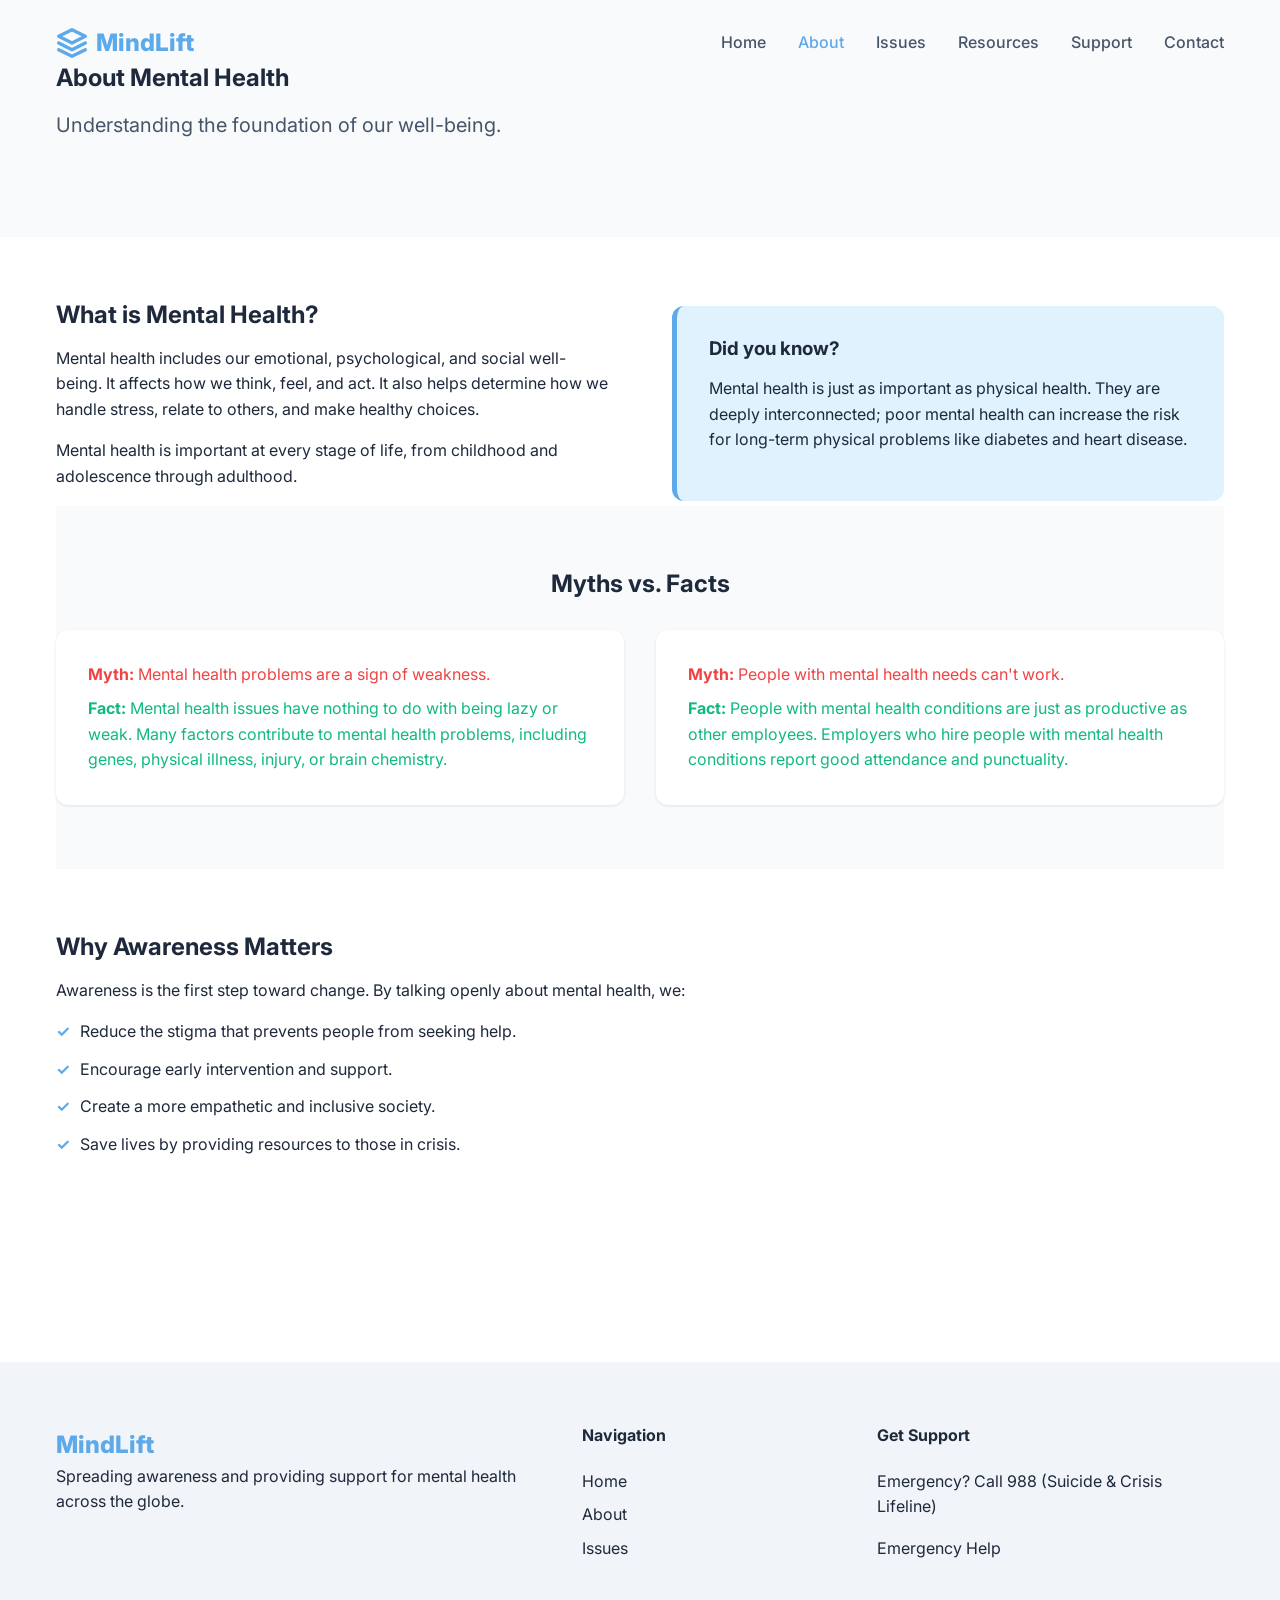
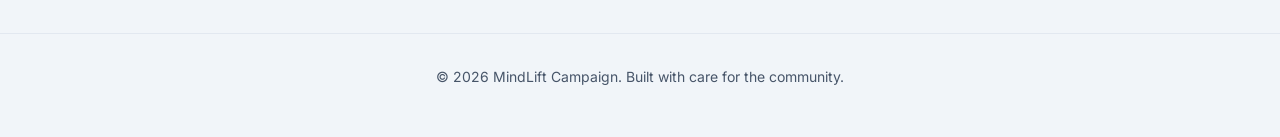
==== about.html @ 71169a30 "Add files via upload" ====
<!DOCTYPE html>
<html lang="en">

<head>
    <meta charset="UTF-8">
    <meta name="viewport" content="width=device-width, initial-scale=1.0">
    <title>About Mental Health | MindLift</title>
    <link rel="preconnect" href="https://fonts.googleapis.com">
    <link rel="preconnect" href="https://fonts.gstatic.com" crossorigin>
    <link href="https://fonts.googleapis.com/css2?family=Inter:wght@400;500;600;700;800&display=swap" rel="stylesheet">
    <link rel="stylesheet" href="css/style.css">
</head>

<body>
    <div class="nav-indicator"></div>

    <header class="header sticky">
        <div class="container nav-container">
            <a href="index.html" class="logo">
                <svg width="32" height="32" viewBox="0 0 24 24" fill="none" stroke="currentColor" stroke-width="2.5"
                    stroke-linecap="round" stroke-linejoin="round">
                    <path d="M12 2L2 7l10 5 10-5-10-5zM2 17l10 5 10-5M2 12l10 5 10-5"></path>
                </svg>
                MindLift
            </a>
            <nav>
                <ul class="nav-links">
                    <li><a href="index.html">Home</a></li>
                    <li><a href="about.html" class="active">About</a></li>
                    <li><a href="issues.html">Issues</a></li>
                    <li><a href="resources.html">Resources</a></li>
                    <li><a href="support.html">Support</a></li>
                    <li><a href="contact.html">Contact</a></li>
                </ul>
            </nav>
            <div class="burger">
                <div class="line1"></div>
                <div class="line2"></div>
                <div class="line3"></div>
            </div>
        </div>
    </header>

    <main>
        <section class="page-header section bg-surface">
            <div class="container reveal">
                <h1>About Mental Health</h1>
                <p class="lead">Understanding the foundation of our well-being.</p>
            </div>
        </section>

        <section class="about-content section">
            <div class="container">
                <div class="grid-2 reveal">
                    <div>
                        <h2>What is Mental Health?</h2>
                        <p>Mental health includes our emotional, psychological, and social well-being. It affects how we
                            think, feel, and act. It also helps determine how we handle stress, relate to others, and
                            make healthy choices.</p>
                        <p>Mental health is important at every stage of life, from childhood and adolescence through
                            adulthood.</p>
                    </div>
                    <div>
                        <div class="info-box bg-primary-light">
                            <h3>Did you know?</h3>
                            <p>Mental health is just as important as physical health. They are deeply interconnected;
                                poor mental health can increase the risk for long-term physical problems like diabetes
                                and heart disease.</p>
                        </div>
                    </div>
                </div>

                <div class="myths-facts section bg-surface reveal">
                    <h2 class="text-center">Myths vs. Facts</h2>
                    <div class="myths-grid">
                        <div class="myth-card">
                            <div class="myth"><strong>Myth:</strong> Mental health problems are a sign of weakness.
                            </div>
                            <div class="fact"><strong>Fact:</strong> Mental health issues have nothing to do with being
                                lazy or weak. Many factors contribute to mental health problems, including genes,
                                physical illness, injury, or brain chemistry.</div>
                        </div>
                        <div class="myth-card">
                            <div class="myth"><strong>Myth:</strong> People with mental health needs can't work.</div>
                            <div class="fact"><strong>Fact:</strong> People with mental health conditions are just as
                                productive as other employees. Employers who hire people with mental health conditions
                                report good attendance and punctuality.</div>
                        </div>
                    </div>
                </div>

                <div class="importance section reveal">
                    <h2>Why Awareness Matters</h2>
                    <p>Awareness is the first step toward change. By talking openly about mental health, we:</p>
                    <ul class="styled-list">
                        <li>Reduce the stigma that prevents people from seeking help.</li>
                        <li>Encourage early intervention and support.</li>
                        <li>Create a more empathetic and inclusive society.</li>
                        <li>Save lives by providing resources to those in crisis.</li>
                    </ul>
                </div>
            </div>
        </section>
    </main>

    <footer class="footer">
        <!-- Reusing Footer content from index -->
        <div class="container footer-grid">
            <div class="footer-brand">
                <a href="#" class="logo">MindLift</a>
                <p>Spreading awareness and providing support for mental health across the globe.</p>
            </div>
            <div class="footer-links">
                <h4>Navigation</h4>
                <ul>
                    <li><a href="index.html">Home</a></li>
                    <li><a href="about.html">About</a></li>
                    <li><a href="issues.html">Issues</a></li>
                </ul>
            </div>
            <div class="footer-help">
                <h4>Get Support</h4>
                <p>Emergency? Call 988 (Suicide & Crisis Lifeline)</p>
                <a href="support.html" class="btn btn-primary">Emergency Help</a>
            </div>
        </div>
        <div class="footer-bottom text-center">
            <p>&copy; 2026 MindLift Campaign. Built with care for the community.</p>
        </div>
    </footer>

    <script src="js/main.js"></script>
    <script src="js/animations.js"></script>
</body>

</html>
---- css/style.css ----
/* 
  MindLift - CSS Design System
  Theme: Light Mode Pastels
  Accessibility: WCAG AA compliant contrast
*/

:root {
  /* Color Palette */
  --primary: #5da9e9;
  /* Soft Blue */
  --primary-light: #e0f2fe;
  /* Very Light Blue */
  --secondary: #9061f9;
  /* Lavender-Purple */
  --secondary-light: #f3e8ff;
  /* Light Lavender */
  --accent: #22c55e;
  /* Soft Green */
  --accent-light: #dcfce7;
  /* Very Light Green */
  --background: #ffffff;
  /* White */
  --surface: #f8fafc;
  /* Off-White Surface */
  --text-main: #1e293b;
  /* Slate 800 */
  --text-muted: #475569;
  /* Slate 600 */
  --error: #ef4444;
  /* Red */
  --success: #10b981;
  /* Emerald */

  /* Typography */
  --font-family: 'Inter', system-ui, -apple-system, sans-serif;
  --font-size-base: 1rem;
  --line-height: 1.6;

  /* Spacing */
  --spacing-sm: 0.5rem;
  --spacing-md: 1rem;
  --spacing-lg: 2rem;
  --spacing-xl: 4rem;

  /* Effects */
  --shadow-sm: 0 1px 3px rgba(0, 0, 0, 0.1);
  --shadow-md: 0 4px 6px -1px rgba(0, 0, 0, 0.05);
  --shadow-lg: 0 10px 15px -3px rgba(0, 0, 0, 0.05);
  --radius-md: 12px;
  --radius-lg: 24px;
  --transition: all 0.3s cubic-bezier(0.4, 0, 0.2, 1);
}

/* Base Styles */
* {
  margin: 0;
  padding: 0;
  box-sizing: border-box;
}

html {
  scroll-behavior: smooth;
}

body {
  font-family: var(--font-family);
  font-size: var(--font-size-base);
  line-height: var(--line-height);
  color: var(--text-main);
  background-color: var(--background);
  overflow-x: hidden;
}

h1,
h2,
h3,
h4 {
  line-height: 1.2;
  margin-bottom: var(--spacing-md);
  font-weight: 700;
}

p {
  margin-bottom: var(--spacing-md);
}

a {
  text-decoration: none;
  color: inherit;
  transition: var(--transition);
}

button,
.cta-button {
  cursor: pointer;
  border: none;
  outline: none;
  padding: 0.75rem 1.5rem;
  border-radius: var(--radius-md);
  font-weight: 600;
  transition: var(--transition);
}

/* Layout Utilities */
.container {
  max-width: 1200px;
  margin: 0 auto;
  padding: 0 var(--spacing-md);
}

.section {
  padding: var(--spacing-xl) 0;
}

/* Anti-Gravity Animations */
@keyframes float {

  0%,
  100% {
    transform: translateY(0);
  }

  50% {
    transform: translateY(-20px);
  }
}

@keyframes orb-float {
  0% {
    transform: translate(0, 0) scale(1);
  }

  33% {
    transform: translate(30px, -50px) scale(1.1);
  }

  66% {
    transform: translate(-20px, 20px) scale(0.9);
  }

  100% {
    transform: translate(0, 0) scale(1);
  }
}

.animate-float {
  animation: float 6s ease-in-out infinite;
}

.reveal {
  opacity: 0;
  transform: translateY(30px);
  transition: opacity 0.8s ease-out, transform 0.8s ease-out;
}

.reveal.active {
  opacity: 1;
  transform: translateY(0);
}

/* Accessibility */
@media (prefers-reduced-motion: reduce) {
  * {
    animation: none !important;
    transition: none !important;
  }
}

.sr-only {
  position: absolute;
  width: 1px;
  height: 1px;
  padding: 0;
  margin: -1px;
  overflow: hidden;
  clip: rect(0, 0, 0, 0);
  border: 0;
}

/* About Page Specifics */
.grid-2 {
  display: grid;
  grid-template-columns: 1fr 1fr;
  gap: var(--spacing-xl);
  align-items: center;
}

.info-box {
  padding: var(--spacing-lg);
  border-radius: var(--radius-md);
  border-left: 5px solid var(--primary);
}

.bg-primary-light {
  background: var(--primary-light);
}

.myths-grid {
  display: grid;
  grid-template-columns: 1fr 1fr;
  gap: var(--spacing-lg);
  margin-top: 2rem;
}

.myth-card {
  background: white;
  padding: var(--spacing-lg);
  border-radius: var(--radius-md);
  box-shadow: var(--shadow-sm);
}

.myth {
  color: var(--error);
  margin-bottom: 0.5rem;
}

.fact {
  color: var(--success);
}

.styled-list {
  list-style: none;
  margin-top: 1rem;
}

.styled-list li {
  margin-bottom: 0.75rem;
  padding-left: 1.5rem;
  position: relative;
}

.styled-list li::before {
  content: '✓';
  position: absolute;
  left: 0;
  color: var(--primary);
  font-weight: bold;
}

/* Issues Page Specifics */
.issues-grid {
  display: grid;
  grid-template-columns: repeat(auto-fit, minmax(300px, 1fr));
  gap: var(--spacing-lg);
}

.issue-card {
  background: white;
  padding: var(--spacing-lg);
  border-radius: var(--radius-md);
  box-shadow: var(--shadow-md);
  text-align: center;
  cursor: pointer;
  transition: var(--transition);
}

.issue-card:hover {
  transform: translateY(-5px);
  background: var(--primary-light);
}

.issue-icon {
  font-size: 3rem;
  margin-bottom: 1rem;
}

.btn-text {
  background: none;
  border: none;
  color: var(--primary);
  font-weight: 600;
  margin-top: 1rem;
  padding: 0;
}

/* Modal Styles */
.modal {
  display: none;
  position: fixed;
  z-index: 2000;
  left: 0;
  top: 0;
  width: 100%;
  height: 100%;
  background-color: rgba(0, 0, 0, 0.5);
  backdrop-filter: blur(5px);
}

.modal-content {
  background-color: white;
  margin: 5% auto;
  padding: 2rem;
  border-radius: var(--radius-lg);
  width: 90%;
  max-width: 600px;
  position: relative;
  animation: slide-up 0.4s ease-out;
}

@keyframes slide-up {
  from {
    transform: translateY(50px);
    opacity: 0;
  }

  to {
    transform: translateY(0);
    opacity: 1;
  }
}

.close {
  position: absolute;
  right: 1.5rem;
  top: 1rem;
  font-size: 2rem;
  cursor: pointer;
}

.modal-section {
  margin-bottom: 1.5rem;
}

.modal-section h4 {
  color: var(--primary);
  margin-bottom: 0.25rem;
}

/* Resources Page: Breathing Exercise */
.breathing-container {
  display: flex;
  flex-direction: column;
  align-items: center;
  justify-content: center;
  padding: var(--spacing-xl) 0;
}

.circle-wrap {
  position: relative;
  width: 250px;
  height: 250px;
  display: flex;
  align-items: center;
  justify-content: center;
}

.circle-outline {
  position: absolute;
  width: 100%;
  height: 100%;
  border: 5px solid var(--primary-light);
  border-radius: 50%;
}

.breathing-circle {
  width: 100px;
  height: 100px;
  background: var(--primary);
  border-radius: 50%;
  display: flex;
  align-items: center;
  justify-content: center;
  color: white;
  font-weight: bold;
  animation: breathe 8s infinite ease-in-out;
}

@keyframes breathe {

  0%,
  100% {
    transform: scale(1);
  }

  50% {
    transform: scale(2.2);
  }
}

#breathing-text {
  position: relative;
  z-index: 10;
}

/* Checklist Styling */
.checklist {
  list-style: none;
  background: white;
  padding: var(--spacing-lg);
  border-radius: var(--radius-md);
  box-shadow: var(--shadow-sm);
}

.checklist li {
  padding: 0.5rem 0;
  border-bottom: 1px solid #f1f5f9;
  display: flex;
  align-items: center;
  gap: 10px;
}

.checklist input[type="checkbox"] {
  width: 18px;
  height: 18px;
  cursor: pointer;
}

/* Support Page: Helplines */
.helpline-card {
  background: var(--surface);
  padding: var(--spacing-lg);
  border-radius: var(--radius-md);
  margin-bottom: var(--spacing-md);
  border-left: 5px solid var(--secondary);
}

.helpline-card h3 {
  color: var(--secondary);
}

/* FAQ Accordion */
.faq-item {
  border-bottom: 1px solid #e2e8f0;
  padding: 1rem 0;
}

.faq-question {
  width: 100%;
  text-align: left;
  background: none;
  padding: 0;
  display: flex;
  justify-content: space-between;
  align-items: center;
  font-size: 1.1rem;
  color: var(--text-main);
}

.faq-answer {
  max-height: 0;
  overflow: hidden;
  transition: max-height 0.3s ease-out;
  color: var(--text-muted);
}

.faq-item.active .faq-answer {
  max-height: 200px;
  padding-top: 10px;
}

.faq-item.active .faq-question svg {
  transform: rotate(180deg);
}

/* Form Styles */
.contact-form {
  background: white;
  padding: var(--spacing-lg);
  border-radius: var(--radius-md);
  box-shadow: var(--shadow-md);
}

.form-group {
  margin-bottom: 1.5rem;
}

.form-group label {
  display: block;
  margin-bottom: 0.5rem;
  font-weight: 500;
}

.form-group input,
.form-group textarea {
  width: 100%;
  padding: 0.75rem;
  border: 1px solid #cbd5e1;
  border-radius: var(--radius-md);
  font-family: inherit;
}

.form-group input:focus,
.form-group textarea:focus {
  outline: none;
  border-color: var(--primary);
  box-shadow: 0 0 0 3px var(--primary-light);
}

@media screen and (max-width: 768px) {

  .grid-2,
  .myths-grid {
    grid-template-columns: 1fr;
  }
}

/* Header & Navigation */
.header {
  position: absolute;
  top: 0;
  left: 0;
  width: 100%;
  padding: 1.5rem 0;
  z-index: 1000;
  transition: var(--transition);
}

.header.sticky {
  position: fixed;
  background: rgba(255, 255, 255, 0.9);
  backdrop-filter: blur(10px);
  padding: 1rem 0;
  box-shadow: var(--shadow-sm);
}

.nav-container {
  display: flex;
  justify-content: space-between;
  align-items: center;
}

.logo {
  font-size: 1.5rem;
  font-weight: 800;
  color: var(--primary);
  display: flex;
  align-items: center;
  gap: 8px;
}

.nav-links {
  display: flex;
  gap: 2rem;
  list-style: none;
}

.nav-links a {
  font-weight: 500;
  color: var(--text-muted);
  position: relative;
}

.nav-links a:hover,
.nav-links a.active {
  color: var(--primary);
}

.nav-indicator {
  position: fixed;
  top: 0;
  left: 0;
  height: 4px;
  background: var(--primary);
  width: 0%;
  z-index: 1001;
  transition: width 0.1s ease;
}

/* Burger Menu */
.burger {
  display: none;
  cursor: pointer;
}

.burger div {
  width: 25px;
  height: 3px;
  background-color: var(--text-main);
  margin: 5px;
  transition: all 0.3s ease;
}

/* Hero Section */
.hero {
  min-height: 100vh;
  display: flex;
  align-items: center;
  position: relative;
  overflow: hidden;
  padding-top: 100px;
  background: linear-gradient(135deg, var(--primary-light) 0%, #ffffff 100%);
}

.hero-grid {
  display: grid;
  grid-template-columns: 1.2fr 1fr;
  align-items: center;
  gap: var(--spacing-xl);
}

.hero h1 {
  font-size: clamp(2.5rem, 5vw, 4rem);
  margin-bottom: 1.5rem;
  color: var(--text-main);
}

.text-primary {
  color: var(--primary);
}

.lead {
  font-size: 1.25rem;
  color: var(--text-muted);
  margin-bottom: 2rem;
  max-width: 600px;
}

.hero-btns {
  display: flex;
  gap: 1rem;
}

.hero-visual {
  position: relative;
  height: 500px;
}

.hero-blob {
  position: absolute;
  top: 50%;
  left: 50%;
  transform: translate(-50%, -50%);
  width: 400px;
  height: 400px;
  background: var(--secondary-light);
  border-radius: 40% 60% 70% 30% / 40% 50% 60% 50%;
  animation: blob-morph 10s infinite;
  z-index: -1;
}

@keyframes blob-morph {

  0%,
  100% {
    border-radius: 40% 60% 70% 30% / 40% 50% 60% 50%;
  }

  33% {
    border-radius: 70% 30% 50% 50% / 30% 30% 70% 70%;
  }

  66% {
    border-radius: 30% 60% 70% 40% / 50% 60% 30% 60%;
  }
}

/* Floating Orbs Style */
.floating-orb {
  position: absolute;
  width: 250px;
  height: 250px;
  border-radius: 50%;
  filter: blur(80px);
  z-index: -1;
  opacity: 0.6;
  animation: orb-float 15s infinite ease-in-out;
}

/* Mission Section */
.text-center {
  text-align: center;
}

.mission-text {
  font-size: 1.5rem;
  max-width: 800px;
  margin: 0 auto;
  color: var(--text-muted);
}

/* Stats Counter */
.bg-surface {
  background: var(--surface);
}

.stats-grid {
  display: grid;
  grid-template-columns: repeat(3, 1fr);
  gap: var(--spacing-lg);
  text-align: center;
}

.stat-number {
  display: block;
  font-size: 3rem;
  font-weight: 800;
  color: var(--primary);
  margin-bottom: 0.5rem;
}

.stat-number::after {
  content: '+';
}

/* Preview Cards */
.preview-cards {
  display: grid;
  grid-template-columns: repeat(auto-fit, minmax(300px, 1fr));
  gap: var(--spacing-lg);
  margin-top: 2rem;
}

.card {
  background: white;
  padding: var(--spacing-lg);
  border-radius: var(--radius-md);
  box-shadow: var(--shadow-md);
  transition: var(--transition);
}

.card:hover {
  transform: translateY(-10px);
  box-shadow: var(--shadow-lg);
}

/* Footer */
.footer {
  background: #f1f5f9;
  padding: var(--spacing-xl) 0 2rem;
  margin-top: var(--spacing-xl);
}

.footer-grid {
  display: grid;
  grid-template-columns: 2fr 1fr 1.5fr;
  gap: var(--spacing-xl);
}

.footer h4 {
  margin-bottom: 1.5rem;
}

.footer ul {
  list-style: none;
}

.footer ul li {
  margin-bottom: 0.5rem;
}

.footer-bottom {
  margin-top: var(--spacing-xl);
  padding-top: 2rem;
  border-top: 1px solid #e2e8f0;
  font-size: 0.875rem;
  color: var(--text-muted);
}

/* Responsiveness */
@media screen and (max-width: 768px) {
  .nav-links {
    position: fixed;
    right: 0px;
    height: 92vh;
    top: 8vh;
    background-color: var(--background);
    display: flex;
    flex-direction: column;
    align-items: center;
    width: 100%;
    transform: translateX(100%);
    transition: transform 0.5s ease-in;
    z-index: 1000;
    padding-top: 2rem;
  }

  .nav-active {
    transform: translateX(0%);
  }

  .burger {
    display: block;
  }

  .hero-grid {
    grid-template-columns: 1fr;
    text-align: center;
  }

  .hero-btns {
    justify-content: center;
  }

  .stats-grid {
    grid-template-columns: 1fr;
  }

  .footer-grid {
    grid-template-columns: 1fr;
    gap: var(--spacing-lg);
  }
}
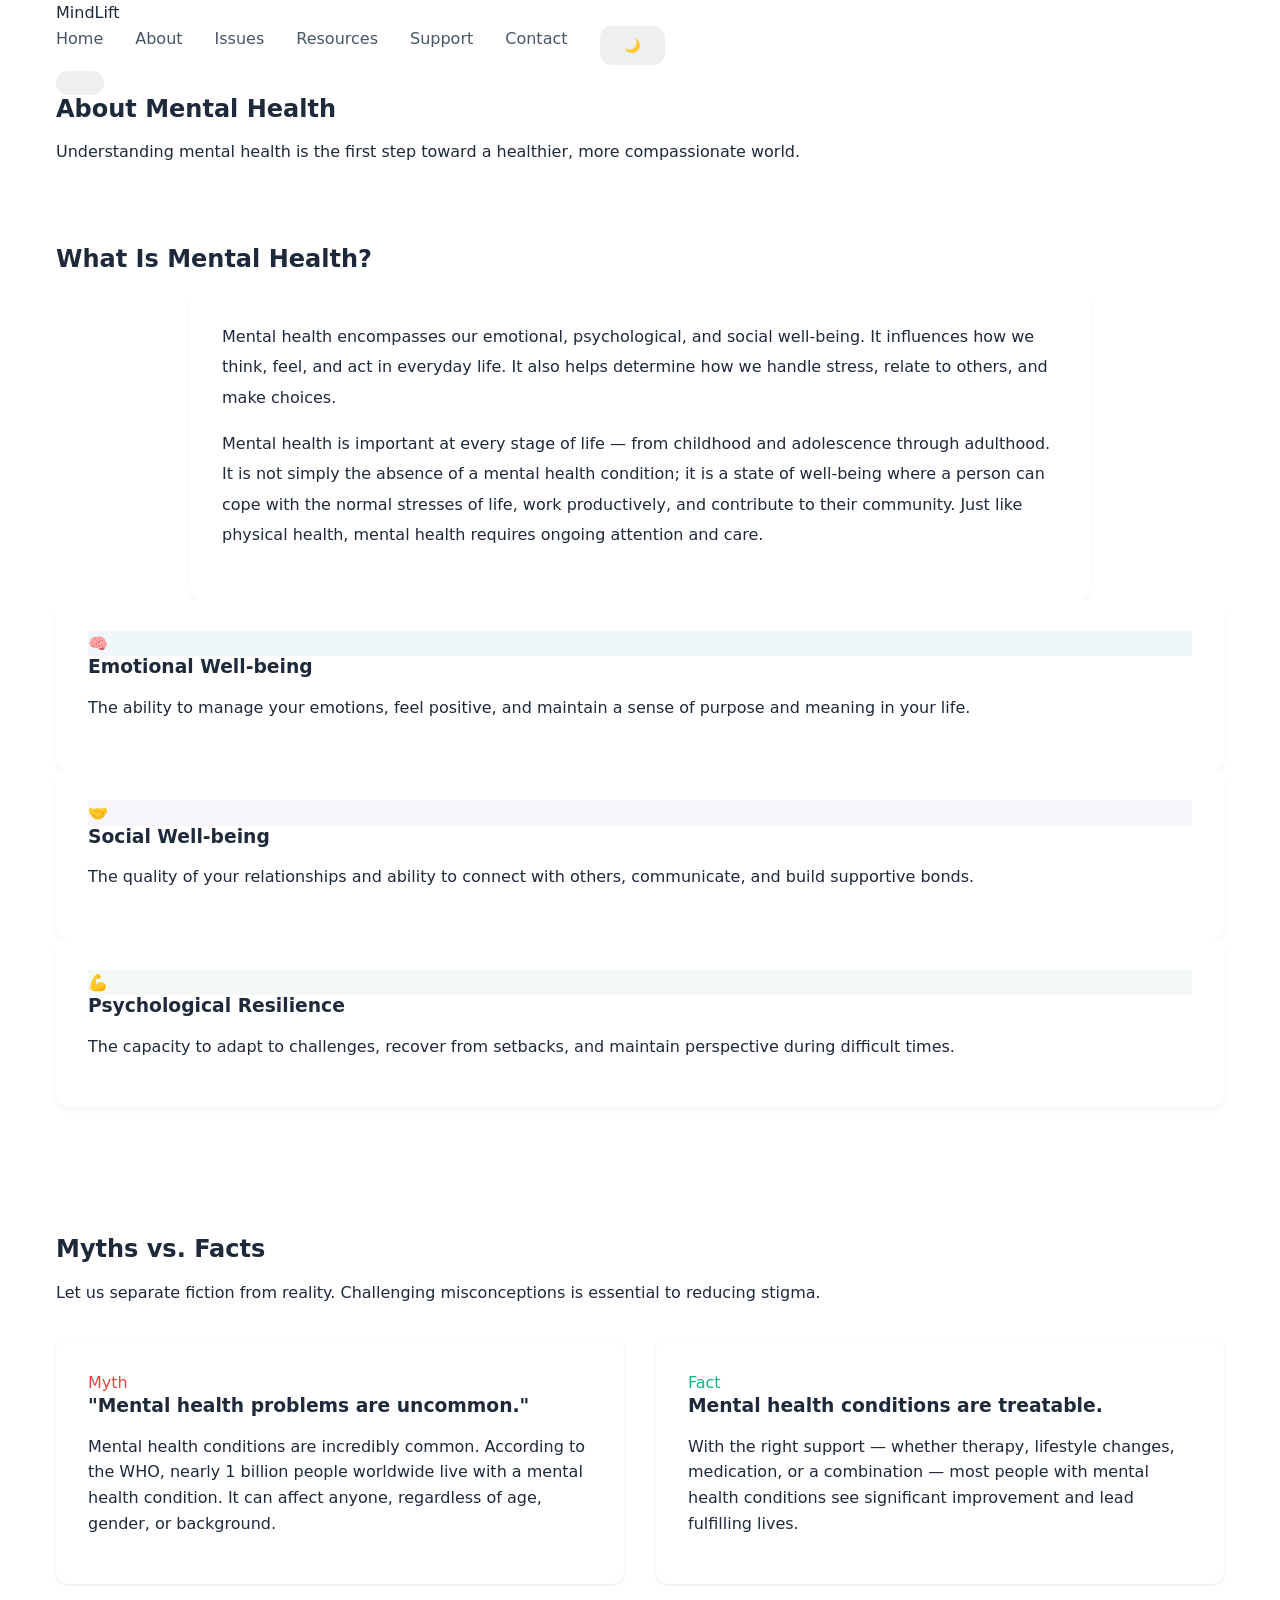
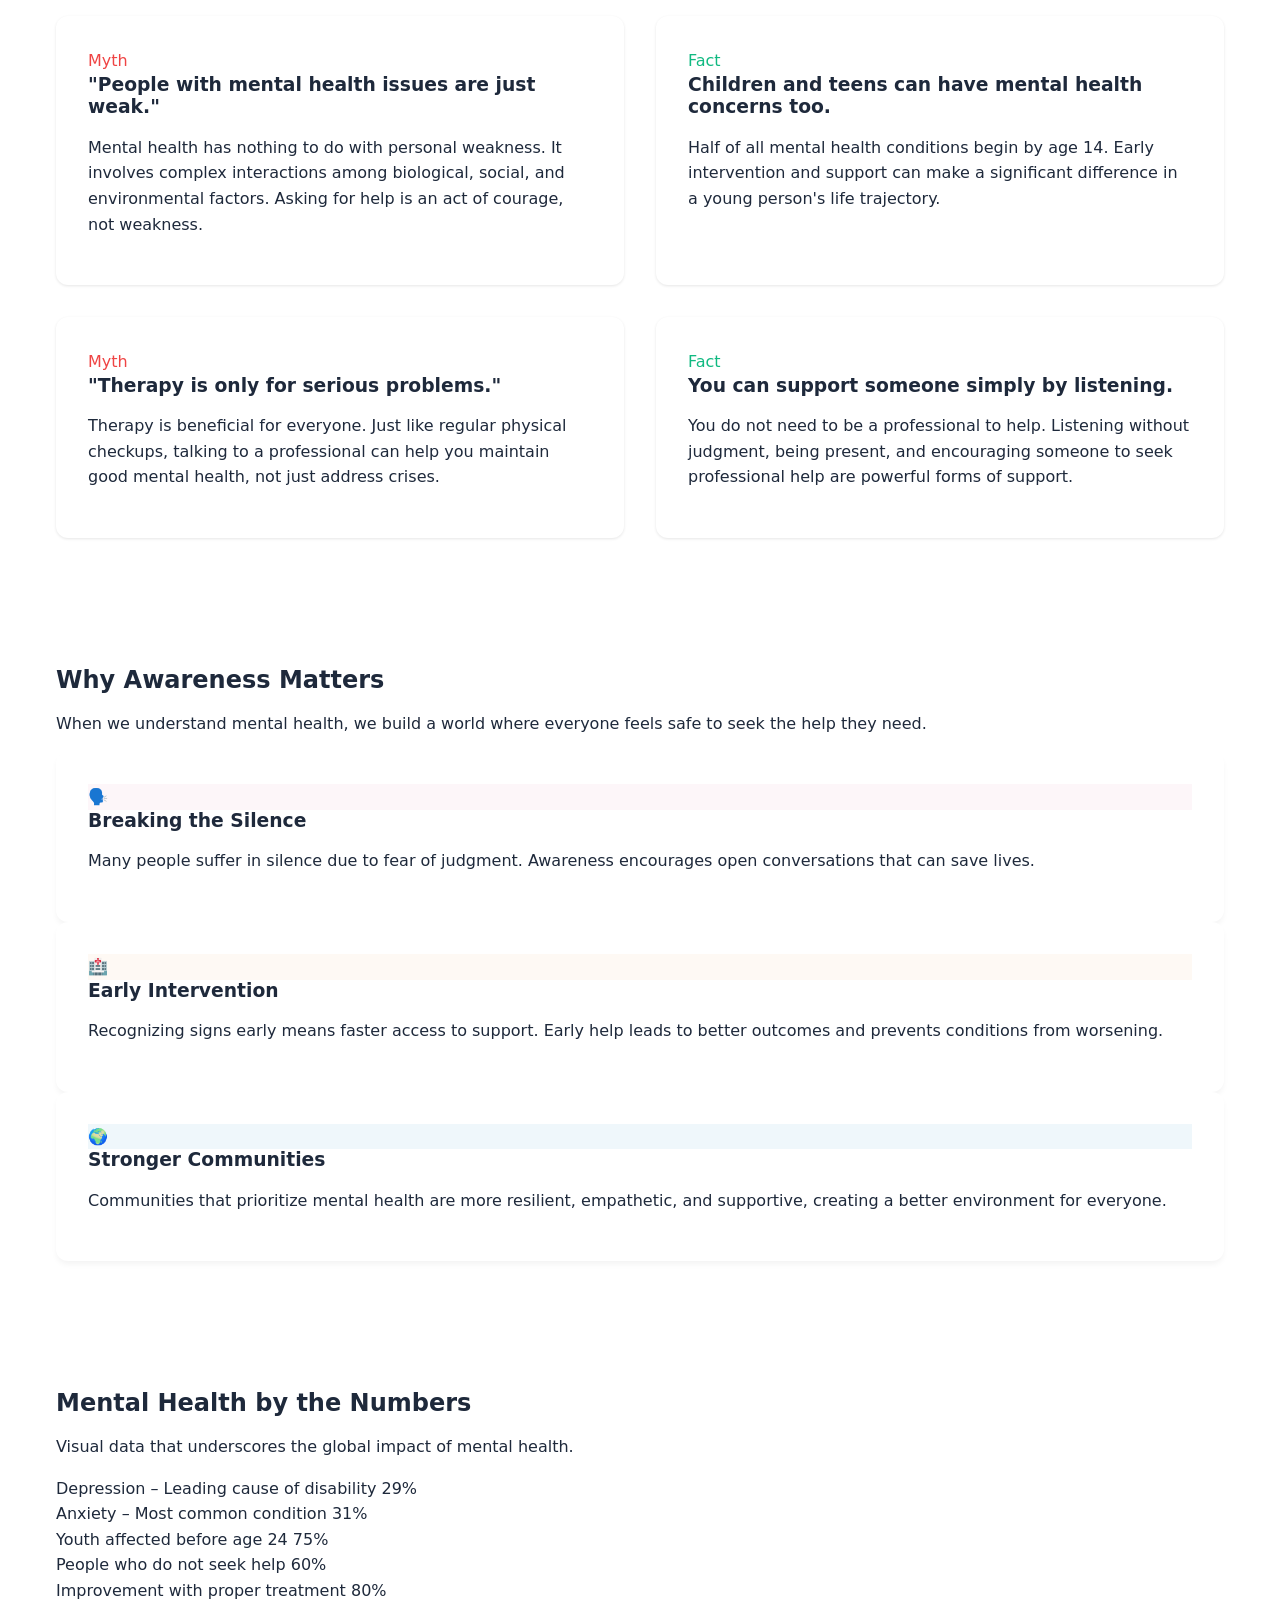
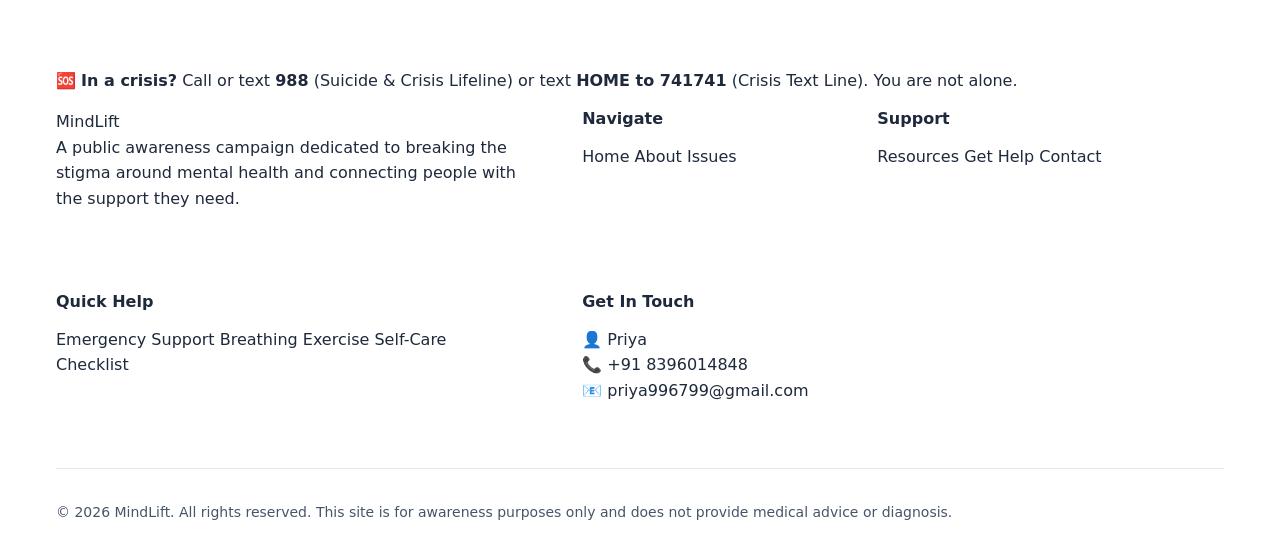
==== commit e9e2d99a: "Add files via upload added floating voiceflow ai integration" ====
--- a/about.html
+++ b/about.html
@@ -4,133 +4,297 @@
 <head>
     <meta charset="UTF-8">
     <meta name="viewport" content="width=device-width, initial-scale=1.0">
-    <title>About Mental Health | MindLift</title>
-    <link rel="preconnect" href="https://fonts.googleapis.com">
-    <link rel="preconnect" href="https://fonts.gstatic.com" crossorigin>
-    <link href="https://fonts.googleapis.com/css2?family=Inter:wght@400;500;600;700;800&display=swap" rel="stylesheet">
+    <meta name="description"
+        content="Learn what mental health is, debunk common myths, and understand why mental health awareness is vital for everyone.">
+    <title>About Mental Health – MindLift</title>
     <link rel="stylesheet" href="css/style.css">
 </head>
 
 <body>
-    <div class="nav-indicator"></div>
-
-    <header class="header sticky">
-        <div class="container nav-container">
-            <a href="index.html" class="logo">
-                <svg width="32" height="32" viewBox="0 0 24 24" fill="none" stroke="currentColor" stroke-width="2.5"
-                    stroke-linecap="round" stroke-linejoin="round">
-                    <path d="M12 2L2 7l10 5 10-5-10-5zM2 17l10 5 10-5M2 12l10 5 10-5"></path>
-                </svg>
-                MindLift
-            </a>
-            <nav>
-                <ul class="nav-links">
-                    <li><a href="index.html">Home</a></li>
-                    <li><a href="about.html" class="active">About</a></li>
-                    <li><a href="issues.html">Issues</a></li>
-                    <li><a href="resources.html">Resources</a></li>
-                    <li><a href="support.html">Support</a></li>
-                    <li><a href="contact.html">Contact</a></li>
-                </ul>
-            </nav>
-            <div class="burger">
-                <div class="line1"></div>
-                <div class="line2"></div>
-                <div class="line3"></div>
-            </div>
-        </div>
-    </header>
-
-    <main>
-        <section class="page-header section bg-surface">
-            <div class="container reveal">
-                <h1>About Mental Health</h1>
-                <p class="lead">Understanding the foundation of our well-being.</p>
-            </div>
-        </section>
-
-        <section class="about-content section">
-            <div class="container">
-                <div class="grid-2 reveal">
-                    <div>
-                        <h2>What is Mental Health?</h2>
-                        <p>Mental health includes our emotional, psychological, and social well-being. It affects how we
-                            think, feel, and act. It also helps determine how we handle stress, relate to others, and
-                            make healthy choices.</p>
-                        <p>Mental health is important at every stage of life, from childhood and adolescence through
-                            adulthood.</p>
-                    </div>
-                    <div>
-                        <div class="info-box bg-primary-light">
-                            <h3>Did you know?</h3>
-                            <p>Mental health is just as important as physical health. They are deeply interconnected;
-                                poor mental health can increase the risk for long-term physical problems like diabetes
-                                and heart disease.</p>
+
+    <div class="scroll-progress" aria-hidden="true"></div>
+
+    <!-- Navigation -->
+    <nav class="navbar" role="navigation" aria-label="Main navigation">
+        <div class="container">
+            <a href="index.html" class="nav-logo" aria-label="MindLift Home">Mind<span>Lift</span></a>
+            <div class="nav-links" id="nav-links">
+                <a href="index.html">Home</a>
+                <a href="about.html">About</a>
+                <a href="issues.html">Issues</a>
+                <a href="resources.html">Resources</a>
+                <a href="support.html">Support</a>
+                <a href="contact.html">Contact</a>
+                <button class="theme-toggle" id="theme-toggle" aria-label="Toggle dark mode">🌙</button>
+            </div>
+            <button class="nav-burger" id="nav-burger" aria-label="Open menu" aria-expanded="false">
+                <span></span><span></span><span></span>
+            </button>
+        </div>
+    </nav>
+
+    <!-- Page Hero -->
+    <section class="page-hero">
+        <div class="container">
+            <h1 class="reveal">About Mental Health</h1>
+            <p class="reveal">Understanding mental health is the first step toward a healthier, more compassionate
+                world.</p>
+        </div>
+    </section>
+
+    <!-- What Is Mental Health -->
+    <section class="section" id="what-is">
+        <div class="container">
+            <div class="section-header reveal">
+                <h2>What Is Mental Health?</h2>
+            </div>
+
+            <div class="card-grid" style="max-width:900px;margin:0 auto;">
+                <div class="card reveal" style="grid-column:1/-1;">
+                    <p style="font-size:var(--fs-md);line-height:1.9;color:var(--clr-text);">
+                        Mental health encompasses our emotional, psychological, and social well-being. It influences how
+                        we think, feel, and act in everyday life. It also helps determine how we handle stress, relate
+                        to others, and make choices.
+                    </p>
+                    <p
+                        style="font-size:var(--fs-sm);color:var(--clr-text-light);margin-top:var(--sp-md);line-height:1.9;">
+                        Mental health is important at every stage of life — from childhood and adolescence through
+                        adulthood. It is not simply the absence of a mental health condition; it is a state of
+                        well-being where a person can cope with the normal stresses of life, work productively, and
+                        contribute to their community. Just like physical health, mental health requires ongoing
+                        attention and care.
+                    </p>
+                </div>
+            </div>
+
+            <div class="card-grid" style="margin-top:var(--sp-2xl);">
+                <div class="card reveal">
+                    <div class="card-icon" style="background:rgba(126,184,218,.12);">🧠</div>
+                    <h3>Emotional Well-being</h3>
+                    <p>The ability to manage your emotions, feel positive, and maintain a sense of purpose and meaning
+                        in your life.</p>
+                </div>
+                <div class="card reveal">
+                    <div class="card-icon" style="background:rgba(184,169,212,.12);">🤝</div>
+                    <h3>Social Well-being</h3>
+                    <p>The quality of your relationships and ability to connect with others, communicate, and build
+                        supportive bonds.</p>
+                </div>
+                <div class="card reveal">
+                    <div class="card-icon" style="background:rgba(157,213,176,.12);">💪</div>
+                    <h3>Psychological Resilience</h3>
+                    <p>The capacity to adapt to challenges, recover from setbacks, and maintain perspective during
+                        difficult times.</p>
+                </div>
+            </div>
+        </div>
+    </section>
+
+    <!-- Myths & Facts -->
+    <section class="section" style="background:var(--clr-surface);" id="myths">
+        <div class="container">
+            <div class="section-header reveal">
+                <h2>Myths vs. Facts</h2>
+                <p>Let us separate fiction from reality. Challenging misconceptions is essential to reducing stigma.</p>
+            </div>
+
+            <div class="myths-grid">
+                <div class="myth-card reveal">
+                    <span class="myth-label myth">Myth</span>
+                    <h3>"Mental health problems are uncommon."</h3>
+                    <p>Mental health conditions are incredibly common. According to the WHO, nearly 1 billion people
+                        worldwide live with a mental health condition. It can affect anyone, regardless of age, gender,
+                        or background.</p>
+                </div>
+                <div class="myth-card reveal">
+                    <span class="myth-label fact">Fact</span>
+                    <h3>Mental health conditions are treatable.</h3>
+                    <p>With the right support — whether therapy, lifestyle changes, medication, or a combination — most
+                        people with mental health conditions see significant improvement and lead fulfilling lives.</p>
+                </div>
+                <div class="myth-card reveal">
+                    <span class="myth-label myth">Myth</span>
+                    <h3>"People with mental health issues are just weak."</h3>
+                    <p>Mental health has nothing to do with personal weakness. It involves complex interactions among
+                        biological, social, and environmental factors. Asking for help is an act of courage, not
+                        weakness.</p>
+                </div>
+                <div class="myth-card reveal">
+                    <span class="myth-label fact">Fact</span>
+                    <h3>Children and teens can have mental health concerns too.</h3>
+                    <p>Half of all mental health conditions begin by age 14. Early intervention and support can make a
+                        significant difference in a young person's life trajectory.</p>
+                </div>
+                <div class="myth-card reveal">
+                    <span class="myth-label myth">Myth</span>
+                    <h3>"Therapy is only for serious problems."</h3>
+                    <p>Therapy is beneficial for everyone. Just like regular physical checkups, talking to a
+                        professional can help you maintain good mental health, not just address crises.</p>
+                </div>
+                <div class="myth-card reveal">
+                    <span class="myth-label fact">Fact</span>
+                    <h3>You can support someone simply by listening.</h3>
+                    <p>You do not need to be a professional to help. Listening without judgment, being present, and
+                        encouraging someone to seek professional help are powerful forms of support.</p>
+                </div>
+            </div>
+        </div>
+    </section>
+
+    <!-- Why Awareness Matters -->
+    <section class="section" id="importance">
+        <div class="container">
+            <div class="section-header reveal">
+                <h2>Why Awareness Matters</h2>
+                <p>When we understand mental health, we build a world where everyone feels safe to seek the help they
+                    need.</p>
+            </div>
+
+            <div class="card-grid">
+                <div class="card reveal">
+                    <div class="card-icon" style="background:rgba(232,180,200,.12);">🗣️</div>
+                    <h3>Breaking the Silence</h3>
+                    <p>Many people suffer in silence due to fear of judgment. Awareness encourages open conversations
+                        that can save lives.</p>
+                </div>
+                <div class="card reveal">
+                    <div class="card-icon" style="background:rgba(240,201,166,.12);">🏥</div>
+                    <h3>Early Intervention</h3>
+                    <p>Recognizing signs early means faster access to support. Early help leads to better outcomes and
+                        prevents conditions from worsening.</p>
+                </div>
+                <div class="card reveal">
+                    <div class="card-icon" style="background:rgba(126,184,218,.12);">🌍</div>
+                    <h3>Stronger Communities</h3>
+                    <p>Communities that prioritize mental health are more resilient, empathetic, and supportive,
+                        creating a better environment for everyone.</p>
+                </div>
+            </div>
+        </div>
+    </section>
+
+    <!-- Animated Infographic -->
+    <section class="section" style="background:var(--clr-surface);" id="infographic">
+        <div class="container">
+            <div class="section-header reveal">
+                <h2>Mental Health by the Numbers</h2>
+                <p>Visual data that underscores the global impact of mental health.</p>
+            </div>
+
+            <div class="infographic-bars reveal">
+                <div class="info-bar">
+                    <div class="info-bar-label">
+                        <span>Depression – Leading cause of disability</span>
+                        <span>29%</span>
+                    </div>
+                    <div class="info-bar-track">
+                        <div class="info-bar-fill" data-width="29%"
+                            style="background:linear-gradient(90deg,var(--clr-primary),var(--clr-primary-dark));"></div>
+                    </div>
+                </div>
+                <div class="info-bar">
+                    <div class="info-bar-label">
+                        <span>Anxiety – Most common condition</span>
+                        <span>31%</span>
+                    </div>
+                    <div class="info-bar-track">
+                        <div class="info-bar-fill" data-width="31%"
+                            style="background:linear-gradient(90deg,var(--clr-secondary),var(--clr-secondary-dark));">
                         </div>
                     </div>
                 </div>
-
-                <div class="myths-facts section bg-surface reveal">
-                    <h2 class="text-center">Myths vs. Facts</h2>
-                    <div class="myths-grid">
-                        <div class="myth-card">
-                            <div class="myth"><strong>Myth:</strong> Mental health problems are a sign of weakness.
-                            </div>
-                            <div class="fact"><strong>Fact:</strong> Mental health issues have nothing to do with being
-                                lazy or weak. Many factors contribute to mental health problems, including genes,
-                                physical illness, injury, or brain chemistry.</div>
-                        </div>
-                        <div class="myth-card">
-                            <div class="myth"><strong>Myth:</strong> People with mental health needs can't work.</div>
-                            <div class="fact"><strong>Fact:</strong> People with mental health conditions are just as
-                                productive as other employees. Employers who hire people with mental health conditions
-                                report good attendance and punctuality.</div>
-                        </div>
-                    </div>
-                </div>
-
-                <div class="importance section reveal">
-                    <h2>Why Awareness Matters</h2>
-                    <p>Awareness is the first step toward change. By talking openly about mental health, we:</p>
-                    <ul class="styled-list">
-                        <li>Reduce the stigma that prevents people from seeking help.</li>
-                        <li>Encourage early intervention and support.</li>
-                        <li>Create a more empathetic and inclusive society.</li>
-                        <li>Save lives by providing resources to those in crisis.</li>
-                    </ul>
-                </div>
-            </div>
-        </section>
-    </main>
-
-    <footer class="footer">
-        <!-- Reusing Footer content from index -->
-        <div class="container footer-grid">
-            <div class="footer-brand">
-                <a href="#" class="logo">MindLift</a>
-                <p>Spreading awareness and providing support for mental health across the globe.</p>
-            </div>
-            <div class="footer-links">
-                <h4>Navigation</h4>
-                <ul>
-                    <li><a href="index.html">Home</a></li>
-                    <li><a href="about.html">About</a></li>
-                    <li><a href="issues.html">Issues</a></li>
-                </ul>
-            </div>
-            <div class="footer-help">
-                <h4>Get Support</h4>
-                <p>Emergency? Call 988 (Suicide & Crisis Lifeline)</p>
-                <a href="support.html" class="btn btn-primary">Emergency Help</a>
-            </div>
-        </div>
-        <div class="footer-bottom text-center">
-            <p>&copy; 2026 MindLift Campaign. Built with care for the community.</p>
+                <div class="info-bar">
+                    <div class="info-bar-label">
+                        <span>Youth affected before age 24</span>
+                        <span>75%</span>
+                    </div>
+                    <div class="info-bar-track">
+                        <div class="info-bar-fill" data-width="75%"
+                            style="background:linear-gradient(90deg,var(--clr-accent),var(--clr-accent-dark));"></div>
+                    </div>
+                </div>
+                <div class="info-bar">
+                    <div class="info-bar-label">
+                        <span>People who do not seek help</span>
+                        <span>60%</span>
+                    </div>
+                    <div class="info-bar-track">
+                        <div class="info-bar-fill" data-width="60%"
+                            style="background:linear-gradient(90deg,var(--clr-rose),var(--clr-peach));"></div>
+                    </div>
+                </div>
+                <div class="info-bar">
+                    <div class="info-bar-label">
+                        <span>Improvement with proper treatment</span>
+                        <span>80%</span>
+                    </div>
+                    <div class="info-bar-track">
+                        <div class="info-bar-fill" data-width="80%"
+                            style="background:linear-gradient(90deg,var(--clr-primary),var(--clr-accent));"></div>
+                    </div>
+                </div>
+            </div>
+        </div>
+    </section>
+
+    <!-- Footer -->
+    <footer class="site-footer">
+        <div class="container">
+            <div class="footer-emergency">
+                <p>🆘 <strong>In a crisis?</strong> Call or text <strong>988</strong> (Suicide &amp; Crisis Lifeline) or
+                    text <strong>HOME to 741741</strong> (Crisis Text Line). You are not alone.</p>
+            </div>
+            <div class="footer-grid">
+                <div class="footer-brand">
+                    <a href="index.html" class="nav-logo">Mind<span>Lift</span></a>
+                    <p>A public awareness campaign dedicated to breaking the stigma around mental health and connecting
+                        people with the support they need.</p>
+                </div>
+                <div class="footer-col">
+                    <h4>Navigate</h4>
+                    <a href="index.html">Home</a>
+                    <a href="about.html">About</a>
+                    <a href="issues.html">Issues</a>
+                </div>
+                <div class="footer-col">
+                    <h4>Support</h4>
+                    <a href="resources.html">Resources</a>
+                    <a href="support.html">Get Help</a>
+                    <a href="contact.html">Contact</a>
+                </div>
+                <div class="footer-col">
+                    <h4>Quick Help</h4>
+                    <a href="support.html">Emergency Support</a>
+                    <a href="resources.html">Breathing Exercise</a>
+                    <a href="resources.html">Self-Care Checklist</a>
+                </div>
+
+                <div class="footer-col">
+                    <h4>Get In Touch</h4>
+                    <div class="footer-contact-item">
+                        <span class="footer-contact-icon">👤</span>
+                        <span class="footer-contact-name">Priya</span>
+                    </div>
+                    <div class="footer-contact-item">
+                        <span class="footer-contact-icon">📞</span>
+                        <a href="tel:+918396014848">+91 8396014848</a>
+                    </div>
+                    <div class="footer-contact-item">
+                        <span class="footer-contact-icon">📧</span>
+                        <a href="mailto:priya996799@gmail.com">priya996799@gmail.com</a>
+                    </div>
+                </div>
+            </div>
+            <div class="footer-bottom">
+                <p>&copy; 2026 MindLift. All rights reserved. This site is for awareness purposes only and does not
+                    provide medical advice or diagnosis.</p>
+            </div>
         </div>
     </footer>
 
+    <script src="js/animations.js"></script>
     <script src="js/main.js"></script>
-    <script src="js/animations.js"></script>
+    <script src="js/voiceflow-assistant.js" defer></script>
 </body>
 
 </html>
